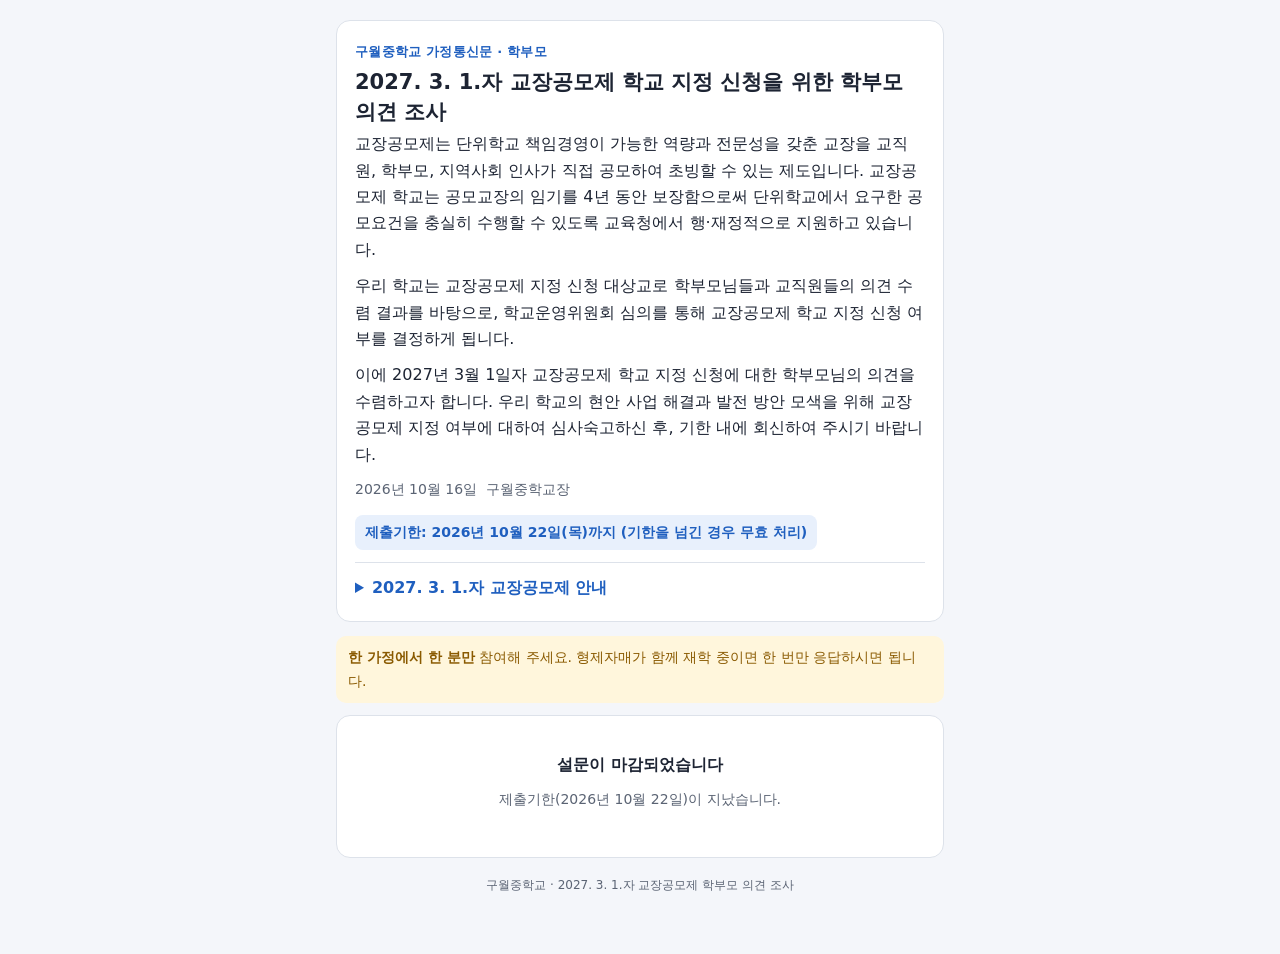
==== parent.html @ ab657afd "교장공모제 의견 조사 웹 설문 (교직원·학부모) Co-Authored-By: Claude Opus 5.5 (1M context) <noreply@anthropic.com>" ====
<!doctype html>
<html lang="ko">
<head>
<meta charset="utf-8">
<meta name="viewport" content="width=device-width,initial-scale=1">
<title>학부모 의견 조사 · 구월중학교</title>
<link rel="stylesheet" href="style.css">
<script src="app.js" defer></script>
</head>
<body>
<main>
  <section class="card">
    <div class="kicker">구월중학교 가정통신문 · 학부모</div>
    <h1>2027. 3. 1.자 교장공모제 학교 지정 신청을 위한 학부모 의견 조사</h1>
    <p>교장공모제는 단위학교 책임경영이 가능한 역량과 전문성을 갖춘 교장을 교직원, 학부모, 지역사회 인사가 직접 공모하여 초빙할 수 있는 제도입니다. 교장공모제 학교는 공모교장의 임기를 4년 동안 보장함으로써 단위학교에서 요구한 공모요건을 충실히 수행할 수 있도록 교육청에서 행·재정적으로 지원하고 있습니다.</p>
    <p>우리 학교는 교장공모제 지정 신청 대상교로 학부모님들과 교직원들의 의견 수렴 결과를 바탕으로, 학교운영위원회 심의를 통해 교장공모제 학교 지정 신청 여부를 결정하게 됩니다.</p>
    <p>이에 2027년 3월 1일자 교장공모제 학교 지정 신청에 대한 학부모님의 의견을 수렴하고자 합니다. 우리 학교의 현안 사업 해결과 발전 방안 모색을 위해 교장공모제 지정 여부에 대하여 심사숙고하신 후, 기한 내에 회신하여 주시기 바랍니다.</p>
    <p class="sub">2026년 10월 16일 &nbsp;구월중학교장</p>
    <span class="due">제출기한: 2026년 10월 22일(목)까지 (기한을 넘긴 경우 무효 처리)</span>
    <details>
      <summary>2027. 3. 1.자 교장공모제 안내</summary>
      <p style="margin-top:8px"><b>1. 교장공모제란?</b><br>개별 학교의 현황과 여건에 맞는 공모교장 요건 공고 후 지원자 중에서 적격자를 심사하여 해당 학교의 교장으로 임용하는 제도</p>
      <p><b>2. 교장공모제의 의의</b></p>
      <ul>
        <li>공모기간 동안 교장 임기 보장으로 안정적 학교 운영</li>
        <li>단위학교 현안문제를 해결하기 위한 의지와 전문성을 갖춘 교장을 학교 구성원(교직원, 학부모, 지역 인사)의 의사에 따라 임용 가능</li>
      </ul>
      <p><b>3. 교장공모제 개요</b></p>
      <ul>
        <li>임용기간: 2027. 3. 1. ~ 2031. 2. 28.(4년)</li>
        <li>실시대상: 학교장의 정년퇴임, 임기만료(중임·공모), 현임교 4년 만기근무 등의 사유로 교장 결원이 발생하는 공립 각급학교</li>
        <li>신청절차: 교직원·학부모 의견수렴(학교) → 학교운영위원회 심의(학교) → 지정 신청(학교) → 지정 통보(교육청)</li>
      </ul>
      <p><b>4. 공모 유형 및 자격 요건</b></p>
      <table>
        <tr><th>유형</th><th>대상학교</th><th>자격 기준</th></tr>
        <tr><td>초빙형</td><td>일반학교</td><td>교장자격증 소지자(교육공무원)</td></tr>
      </table>
    </details>
  </section>

  <div class="notice"><b>한 가정에서 한 분만</b> 참여해 주세요. 형제자매가 함께 재학 중이면 한 번만 응답하시면 됩니다.</div>
  <div id="again" class="notice hidden">이 기기에서 이미 제출한 기록이 있습니다. 다시 제출하지 않으셔도 됩니다.</div>

  <form class="card" data-type="parent" novalidate>
    <h2>2027. 3. 1.자 교장공모제 학교 지정 신청에 대한 의견서</h2>
    <label class="q">1. 자녀의 학년·반</label>
    <div class="row">
      <select name="grade" aria-label="학년">
        <option value="">학년</option><option value="1">1학년</option><option value="2">2학년</option><option value="3">3학년</option>
      </select>
      <select name="cls" aria-label="반">
        <option value="">반</option>
      </select>
    </div>
    <p class="hint">형제자매가 있으면 한 자녀의 학년·반만 고르세요. 이름은 받지 않습니다.</p>
    <label class="q" style="margin-top:18px">2. 교장공모제 신청에 대한 의견</label>
    <div class="choices">
      <label class="choice yes"><input type="radio" name="opinion" value="찬성"><span>신청 찬성</span></label>
      <label class="choice no"><input type="radio" name="opinion" value="반대"><span>신청 반대</span></label>
    </div>
    <label class="q" for="req" style="margin-top:20px">3. 공모교장 찬성 시 공모교장의 요건</label>
    <textarea id="req" name="requirement" maxlength="1000" placeholder="의견이 있을 경우만 구체적으로 적어 주세요."></textarea>
    <p class="hint">※ 설문조사 결과 조작 의혹이 제기되는 경우 교장공모제 지정 철회 또는 절차상 오류로 인해 공모교장 임명이 제한될 수 있으니, 가정당 한 번만 참여해 주세요.</p>
    <button type="submit" style="margin-top:12px">제출하기</button>
    <div class="err" role="alert"></div>
  </form>

  <section id="done" class="card done hidden">
    <div class="big">✓</div>
    <h2>제출되었습니다</h2>
    <p class="sub">소중한 의견을 주셔서 감사합니다.</p>
  </section>
  <section id="closed" class="card done hidden">
    <h2>설문이 마감되었습니다</h2>
    <p class="sub">제출기한(2026년 10월 22일)이 지났습니다.</p>
  </section>
  <p class="foot">구월중학교 · 2027. 3. 1.자 교장공모제 학부모 의견 조사</p>
</main>
<script>
  const cls = document.querySelector('select[name=cls]');
  for (let i = 1; i <= 12; i++) cls.insertAdjacentHTML('beforeend', `<option value="${i}">${i}반</option>`);
</script>
</body>
</html>
---- style.css ----
:root{--bg:#f4f6fa;--card:#fff;--ink:#1d2433;--sub:#5b6474;--line:#dde2ea;--accent:#1f5fbf;--accent-soft:#e8f0fc;--yes:#1f7a4d;--yes-soft:#e6f4ec;--no:#b4372f;--no-soft:#fbeceb;--warn:#8a5a00;--warn-soft:#fff6dc}
@media (prefers-color-scheme:dark){:root{--bg:#12151b;--card:#1b2029;--ink:#e8ebf1;--sub:#a3abb9;--line:#2e3542;--accent:#6ea1f0;--accent-soft:#1d2a40;--yes:#5cc28e;--yes-soft:#16291f;--no:#ec7a72;--no-soft:#33191a;--warn:#f0c766;--warn-soft:#2f2713}}
*{box-sizing:border-box}
body{margin:0;background:var(--bg);color:var(--ink);font-family:"Pretendard","Apple SD Gothic Neo","Malgun Gothic",system-ui,sans-serif;line-height:1.65;-webkit-text-size-adjust:100%}
main{max-width:640px;margin:0 auto;padding:20px 16px 48px}
.card{background:var(--card);border:1px solid var(--line);border-radius:14px;padding:20px 18px;margin-bottom:14px}
.kicker{font-size:13px;color:var(--accent);font-weight:700;letter-spacing:.02em}
h1{font-size:21px;line-height:1.4;margin:6px 0 4px}
h2{font-size:16px;margin:0 0 10px}
p{margin:0 0 10px}
.sub{color:var(--sub);font-size:14px}
.due{display:inline-block;background:var(--accent-soft);color:var(--accent);font-weight:700;border-radius:8px;padding:6px 10px;font-size:14px;margin-top:4px}
details{border-top:1px solid var(--line);margin-top:12px;padding-top:12px}
summary{cursor:pointer;font-weight:700;color:var(--accent)}
details ul{padding-left:18px;margin:8px 0}
table{border-collapse:collapse;width:100%;font-size:14px;margin-top:6px}
th,td{border:1px solid var(--line);padding:6px 8px;text-align:left}
th{background:var(--accent-soft)}
label.q{display:block;font-weight:700;margin-bottom:8px}
.row{display:flex;gap:10px}
.row>*{flex:1}
select,textarea{width:100%;font:inherit;color:inherit;background:var(--card);border:1px solid var(--line);border-radius:10px;padding:10px 12px}
textarea{min-height:110px;resize:vertical}
.choices{display:grid;grid-template-columns:1fr 1fr;gap:10px}
.choice input{position:absolute;opacity:0;pointer-events:none}
.choice span{display:block;text-align:center;font-size:18px;font-weight:800;padding:18px 8px;border:2px solid var(--line);border-radius:12px;cursor:pointer;transition:.15s}
.choice input:focus-visible+span{outline:3px solid var(--accent);outline-offset:2px}
.choice.yes input:checked+span{border-color:var(--yes);background:var(--yes-soft);color:var(--yes)}
.choice.no input:checked+span{border-color:var(--no);background:var(--no-soft);color:var(--no)}
.hint{font-size:13px;color:var(--sub);margin-top:6px}
.notice{background:var(--warn-soft);color:var(--warn);border-radius:10px;padding:10px 12px;font-size:14px;margin-bottom:12px}
button{width:100%;font:inherit;font-size:17px;font-weight:800;color:#fff;background:var(--accent);border:0;border-radius:12px;padding:15px;cursor:pointer}
button:disabled{opacity:.55;cursor:default}
.err{color:var(--no);font-weight:700;margin-top:10px;min-height:1em}
.done{text-align:center;padding:36px 18px}
.done .big{font-size:44px}
.foot{font-size:12px;color:var(--sub);text-align:center;margin-top:18px}
.hidden{display:none}
a.btn{display:block;text-align:center;text-decoration:none;font-weight:800;font-size:18px;padding:20px;border-radius:14px;margin-bottom:12px;background:var(--card);border:2px solid var(--accent);color:var(--accent)}
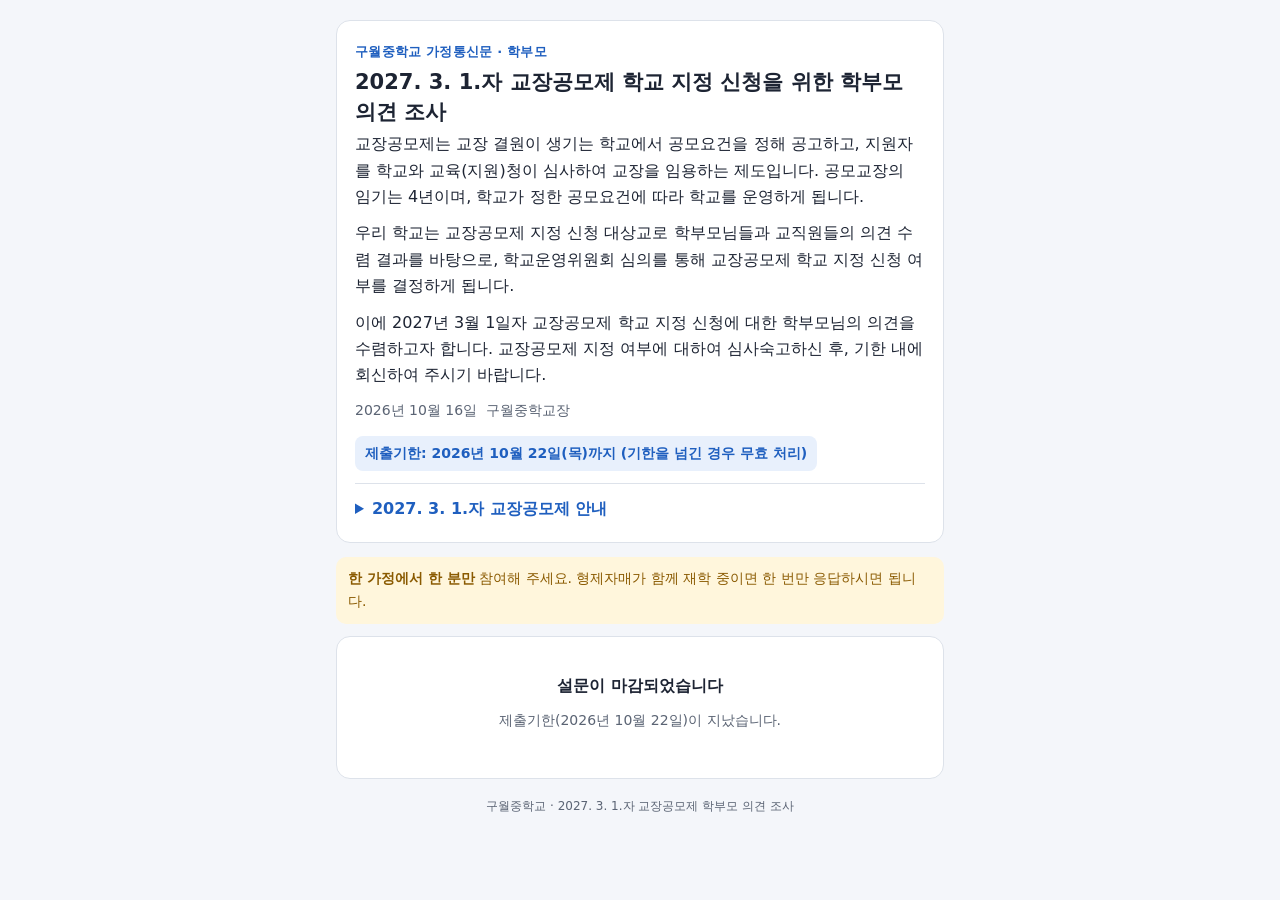
==== commit 952e7c4c: "안내 문구를 제도·절차 설명 위주로 정리 Co-Authored-By: Claude Opus 5.5 (1M context) <noreply@anthropic.com>" ====
--- a/parent.html
+++ b/parent.html
@@ -12,18 +12,18 @@
   <section class="card">
     <div class="kicker">구월중학교 가정통신문 · 학부모</div>
     <h1>2027. 3. 1.자 교장공모제 학교 지정 신청을 위한 학부모 의견 조사</h1>
-    <p>교장공모제는 단위학교 책임경영이 가능한 역량과 전문성을 갖춘 교장을 교직원, 학부모, 지역사회 인사가 직접 공모하여 초빙할 수 있는 제도입니다. 교장공모제 학교는 공모교장의 임기를 4년 동안 보장함으로써 단위학교에서 요구한 공모요건을 충실히 수행할 수 있도록 교육청에서 행·재정적으로 지원하고 있습니다.</p>
+    <p>교장공모제는 교장 결원이 생기는 학교에서 공모요건을 정해 공고하고, 지원자를 학교와 교육(지원)청이 심사하여 교장을 임용하는 제도입니다. 공모교장의 임기는 4년이며, 학교가 정한 공모요건에 따라 학교를 운영하게 됩니다.</p>
     <p>우리 학교는 교장공모제 지정 신청 대상교로 학부모님들과 교직원들의 의견 수렴 결과를 바탕으로, 학교운영위원회 심의를 통해 교장공모제 학교 지정 신청 여부를 결정하게 됩니다.</p>
-    <p>이에 2027년 3월 1일자 교장공모제 학교 지정 신청에 대한 학부모님의 의견을 수렴하고자 합니다. 우리 학교의 현안 사업 해결과 발전 방안 모색을 위해 교장공모제 지정 여부에 대하여 심사숙고하신 후, 기한 내에 회신하여 주시기 바랍니다.</p>
+    <p>이에 2027년 3월 1일자 교장공모제 학교 지정 신청에 대한 학부모님의 의견을 수렴하고자 합니다. 교장공모제 지정 여부에 대하여 심사숙고하신 후, 기한 내에 회신하여 주시기 바랍니다.</p>
     <p class="sub">2026년 10월 16일 &nbsp;구월중학교장</p>
     <span class="due">제출기한: 2026년 10월 22일(목)까지 (기한을 넘긴 경우 무효 처리)</span>
     <details>
       <summary>2027. 3. 1.자 교장공모제 안내</summary>
       <p style="margin-top:8px"><b>1. 교장공모제란?</b><br>개별 학교의 현황과 여건에 맞는 공모교장 요건 공고 후 지원자 중에서 적격자를 심사하여 해당 학교의 교장으로 임용하는 제도</p>
-      <p><b>2. 교장공모제의 의의</b></p>
+      <p><b>2. 교장공모제 심사 방법</b></p>
       <ul>
-        <li>공모기간 동안 교장 임기 보장으로 안정적 학교 운영</li>
-        <li>단위학교 현안문제를 해결하기 위한 의지와 전문성을 갖춘 교장을 학교 구성원(교직원, 학부모, 지역 인사)의 의사에 따라 임용 가능</li>
+        <li>학교 심사(학교 공모교장심사위원회)와 교육(지원)청 심사 결과를 각 50%씩 합산</li>
+        <li>합산 순위에 따라 3배수를 교육감에게 추천하고, 교육감이 최종 1명을 선정하여 임용 추천</li>
       </ul>
       <p><b>3. 교장공모제 개요</b></p>
       <ul>
@@ -78,8 +78,16 @@
   <p class="foot">구월중학교 · 2027. 3. 1.자 교장공모제 학부모 의견 조사</p>
 </main>
 <script>
+  // 학년별 학급 수: 1학년 10반, 2·3학년 11반
+  const CLASSES = { 1: 10, 2: 11, 3: 11 };
+  const grade = document.querySelector('select[name=grade]');
   const cls = document.querySelector('select[name=cls]');
-  for (let i = 1; i <= 12; i++) cls.insertAdjacentHTML('beforeend', `<option value="${i}">${i}반</option>`);
+  grade.addEventListener('change', () => {
+    const keep = cls.value;
+    cls.innerHTML = '<option value="">반</option>';
+    for (let i = 1; i <= (CLASSES[grade.value] || 0); i++) cls.insertAdjacentHTML('beforeend', `<option value="${i}">${i}반</option>`);
+    if (keep && Number(keep) <= (CLASSES[grade.value] || 0)) cls.value = keep;
+  });
 </script>
 </body>
 </html>
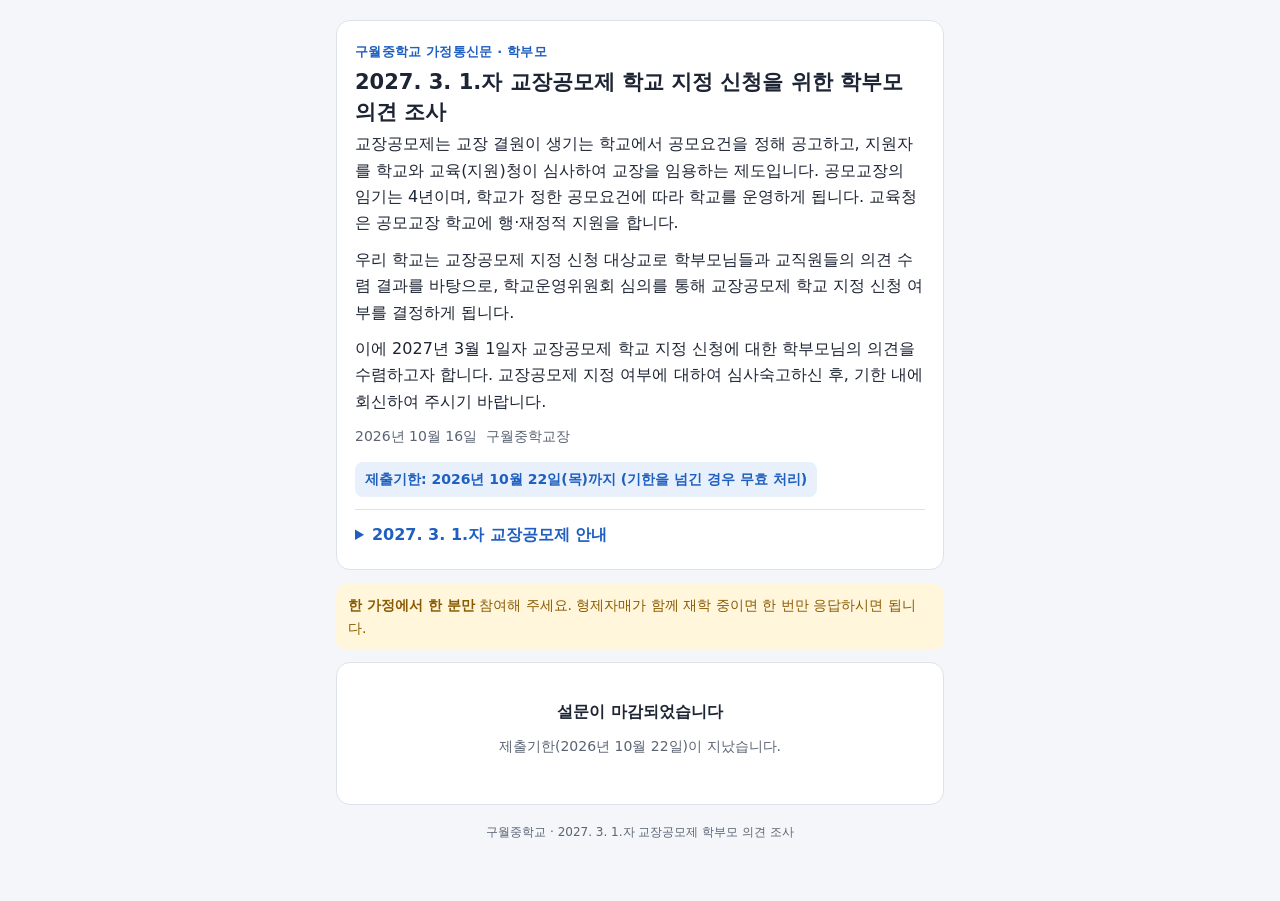
==== commit b81f2427: "교육청 행·재정 지원 사실 문장 추가 Co-Authored-By: Claude Opus 5.5 (1M context) <noreply@anthropic.com>" ====
--- a/parent.html
+++ b/parent.html
@@ -12,7 +12,7 @@
   <section class="card">
     <div class="kicker">구월중학교 가정통신문 · 학부모</div>
     <h1>2027. 3. 1.자 교장공모제 학교 지정 신청을 위한 학부모 의견 조사</h1>
-    <p>교장공모제는 교장 결원이 생기는 학교에서 공모요건을 정해 공고하고, 지원자를 학교와 교육(지원)청이 심사하여 교장을 임용하는 제도입니다. 공모교장의 임기는 4년이며, 학교가 정한 공모요건에 따라 학교를 운영하게 됩니다.</p>
+    <p>교장공모제는 교장 결원이 생기는 학교에서 공모요건을 정해 공고하고, 지원자를 학교와 교육(지원)청이 심사하여 교장을 임용하는 제도입니다. 공모교장의 임기는 4년이며, 학교가 정한 공모요건에 따라 학교를 운영하게 됩니다. 교육청은 공모교장 학교에 행·재정적 지원을 합니다.</p>
     <p>우리 학교는 교장공모제 지정 신청 대상교로 학부모님들과 교직원들의 의견 수렴 결과를 바탕으로, 학교운영위원회 심의를 통해 교장공모제 학교 지정 신청 여부를 결정하게 됩니다.</p>
     <p>이에 2027년 3월 1일자 교장공모제 학교 지정 신청에 대한 학부모님의 의견을 수렴하고자 합니다. 교장공모제 지정 여부에 대하여 심사숙고하신 후, 기한 내에 회신하여 주시기 바랍니다.</p>
     <p class="sub">2026년 10월 16일 &nbsp;구월중학교장</p>
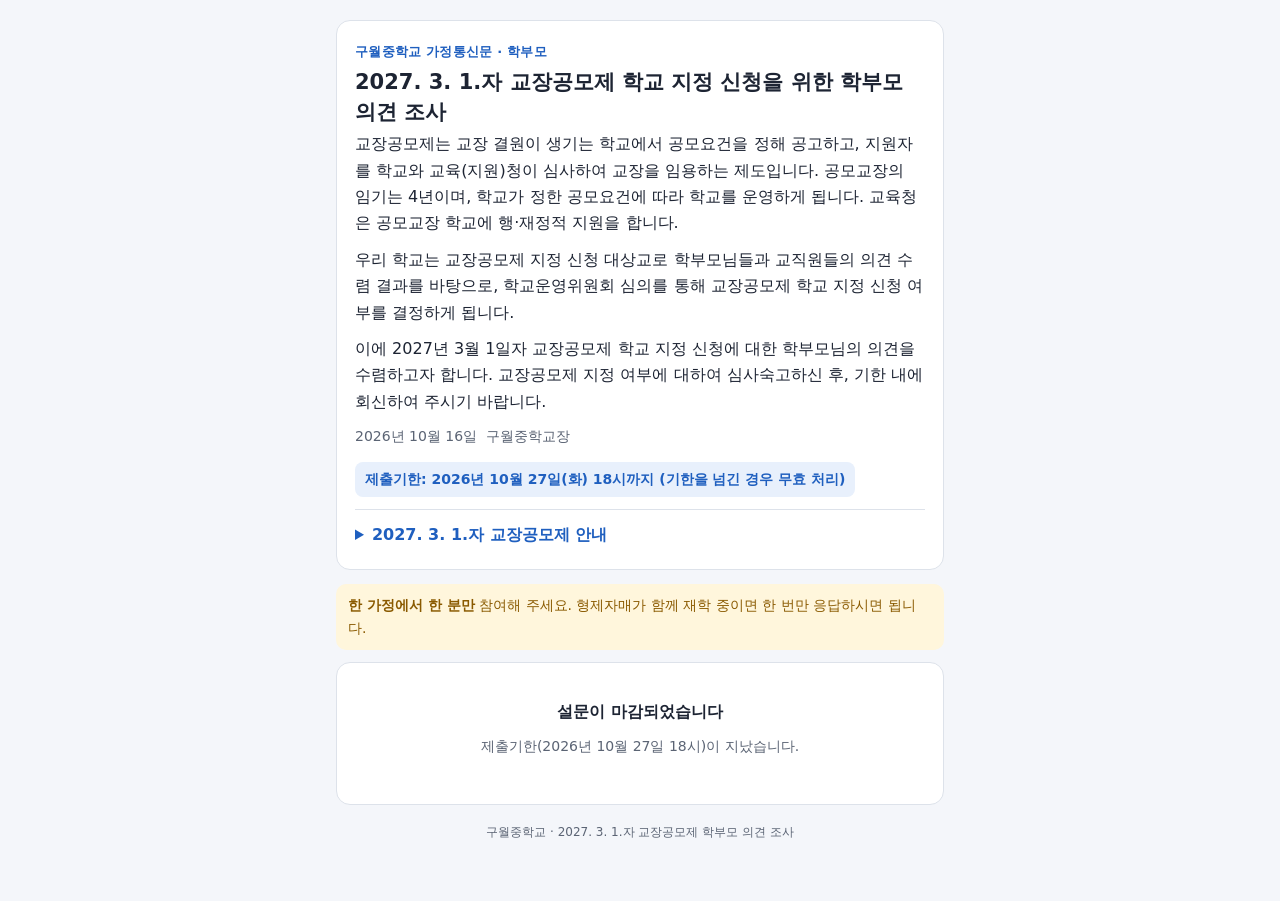
==== commit b1d3765a: "설문 마감을 10/27(화) 18:00으로 연장 Co-Authored-By: Claude Opus 5.5 (1M context) <noreply@anthropic.com>" ====
--- a/parent.html
+++ b/parent.html
@@ -16,7 +16,7 @@
     <p>우리 학교는 교장공모제 지정 신청 대상교로 학부모님들과 교직원들의 의견 수렴 결과를 바탕으로, 학교운영위원회 심의를 통해 교장공모제 학교 지정 신청 여부를 결정하게 됩니다.</p>
     <p>이에 2027년 3월 1일자 교장공모제 학교 지정 신청에 대한 학부모님의 의견을 수렴하고자 합니다. 교장공모제 지정 여부에 대하여 심사숙고하신 후, 기한 내에 회신하여 주시기 바랍니다.</p>
     <p class="sub">2026년 10월 16일 &nbsp;구월중학교장</p>
-    <span class="due">제출기한: 2026년 10월 22일(목)까지 (기한을 넘긴 경우 무효 처리)</span>
+    <span class="due">제출기한: 2026년 10월 27일(화) 18시까지 (기한을 넘긴 경우 무효 처리)</span>
     <details>
       <summary>2027. 3. 1.자 교장공모제 안내</summary>
       <p style="margin-top:8px"><b>1. 교장공모제란?</b><br>개별 학교의 현황과 여건에 맞는 공모교장 요건 공고 후 지원자 중에서 적격자를 심사하여 해당 학교의 교장으로 임용하는 제도</p>
@@ -73,7 +73,7 @@
   </section>
   <section id="closed" class="card done hidden">
     <h2>설문이 마감되었습니다</h2>
-    <p class="sub">제출기한(2026년 10월 22일)이 지났습니다.</p>
+    <p class="sub">제출기한(2026년 10월 27일 18시)이 지났습니다.</p>
   </section>
   <p class="foot">구월중학교 · 2027. 3. 1.자 교장공모제 학부모 의견 조사</p>
 </main>
